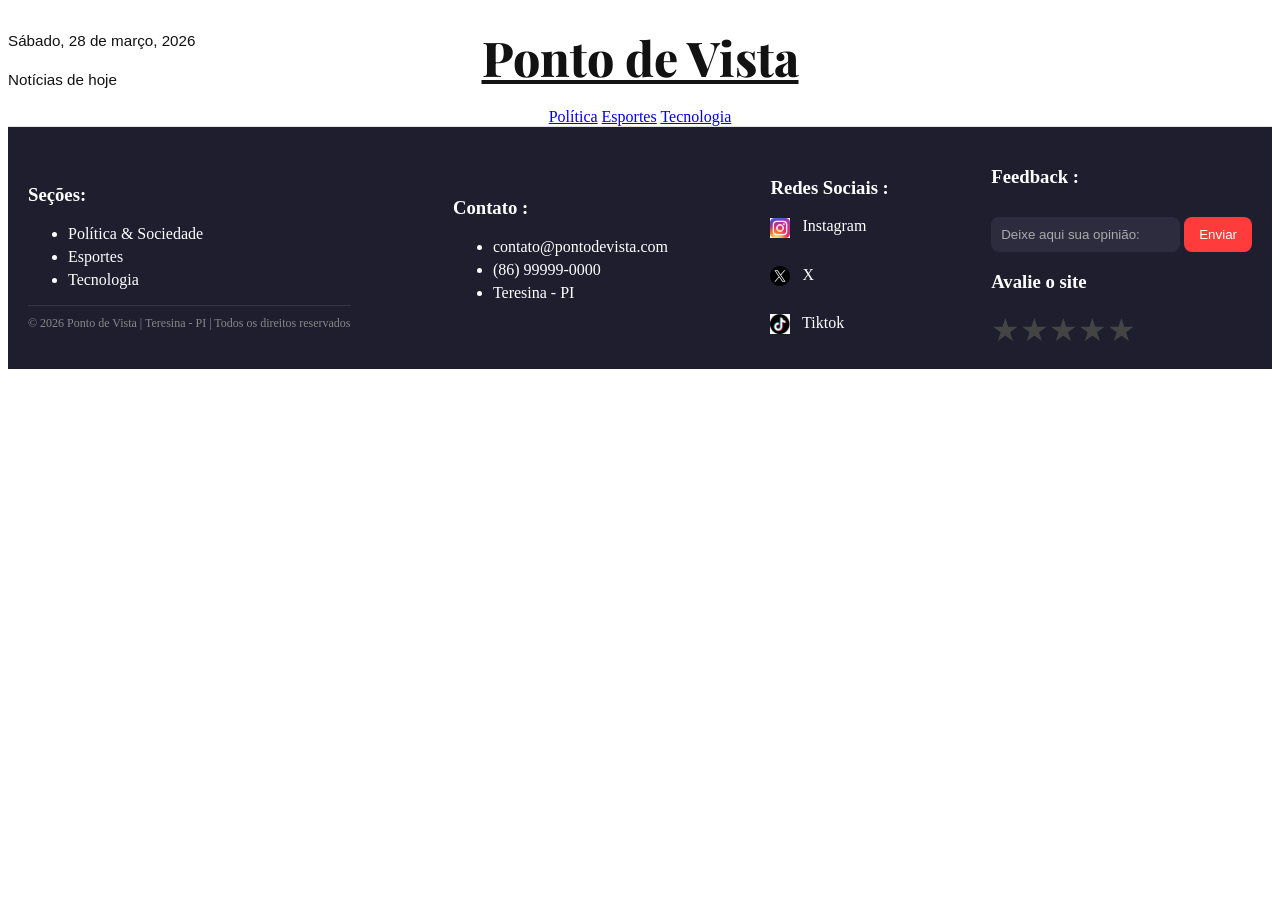
==== index.html @ 3f7dce67 "alterei de novo" ====
<!DOCTYPE html>
<html lang="en">
<head>
    <meta charset="UTF-8">
    <meta name="viewport" content="width=device-width, initial-scale=1.0">

    <link rel="stylesheet" href="css/styles.css">
    <link rel="preconnect" href="https://fonts.googleapis.com">

    <link href="https://fonts.googleapis.com/css2?family=Inter:wght@400;500;600&family=Playfair+Display:wght@600;700;800&display=swap" rel="stylesheet">
    <link rel="preconnect" href="https://fonts.googleapis.com">
    <link rel="preconnect" href="https://fonts.gstatic.com" crossorigin>
    <link href="https://fonts.googleapis.com/css2?family=Playfair+Display:ital,wght@0,400..900;1,400..900&display=swap" rel="stylesheet">

    <title>Ponto de Vista | Notícias e Análises</title>
    
</head>
<body>
    <!-- Header -->
    <header>
        <div class="header-top">
            <div class="header-left">
                <span class="header-data">Sábado, 28 de março, 2026</span> <br>
                <span class="header-data">Notícias de hoje</span>
            </div>

            <h1><a href="#">Ponto de Vista</a></h1> <!-- Adicionar link do home para voltar a página inicial -->
        </div>

        <navbar>
            <a href="politica.html" target="_blank">Política</a>
            <a href="esportes.html" target="_blank">Esportes</a>
            <a href="tecnologia.html" target="_blank">Tecnologia</a>
        </navbar>
    </header>
    <!-- Footer -->
        <footer>
            <div>
                <h3>Seções:</h3>
                    <ul>
                        <li><a href="#">Política & Sociedade</a></li>
                        <li><a href="#">Esportes</a></li>
                        <li><a href="#">Tecnologia</a></li>
                    </ul>
                <div class="copyright-horizontal">
                    © 2026 Ponto de Vista | Teresina - PI | Todos os direitos reservados
                </div>
            </div>

            <div>
                <h3>Contato :</h3>
                    <ul>
                        <li><a href="email:contato@pontodevista.com">contato@pontodevista.com</a></li>
                        <li><a href="tel:+5586999990000">(86) 99999-0000</a></li>
                        <li>Teresina - PI</li>
                    </ul>
            </div>

    <div>
    <h3>Redes Sociais :</h3>

    <a href="#">
        <img src="imagens/instagram.png" width="20"> Instagram
    </a><br>

    <a href="#">
        <img src="imagens/X.png" width="20"> X
    </a><br>

    <a href="#">
        <img src="imagens/tiktok.png" width="20"> Tiktok
    </a>
</div>
    <div>
    <h3>Feedback :</h3>
    <input type="text" placeholder="Deixe aqui sua opinião:">
    <button>Enviar</button>
    <div class="avaliacao">
    <h3>Avalie o site</h3>

    <div class="star-rating">
  <input type="radio" id="star5" name="rating" value="5" />
  <label for="star5" title="5 estrelas">&#9733;</label>
  
  <input type="radio" id="star4" name="rating" value="4" />
  <label for="star4" title="4 estrelas">&#9733;</label>
  
  <input type="radio" id="star3" name="rating" value="3" />
  <label for="star3" title="3 estrelas">&#9733;</label>
  
  <input type="radio" id="star2" name="rating" value="2" />
  <label for="star2" title="2 estrelas">&#9733;</label>
  
  <input type="radio" id="star1" name="rating" value="1" />
  <label for="star1" title="1 estrela">&#9733;</label>
</div>
</div>
</div>
</footer>
</body>
</html>
---- css/styles.css ----
header {
    background-color: #fff;
    color: #121212;
    padding: 0;
    display: flex;
    flex-direction: column;
    align-items: center;
    border-bottom: 1px solid #e2e2e2;
    font-family: 'Georgia', 'Times New Roman', Times, serif;
}

.header-top {
    display: flex;
    align-items: center;
    justify-content: center; /* centraliza o título */
    position: relative;
    width: 100%;   
}

.header-left{
    position: absolute;
    left: 0;
    display: flex;
    flex-direction: column;
}

.header-data {
    font-size: 0.95rem;
    margin-top: 4px;
    font-family: 'Arial', sans-serif;
}

header h1 a {
    font-family: 'Playfair Display', serif;
    font-size: 48px;
    font-weight: 800;
    line-height: 1.2;
    color: #121212;
}

footer {
    background-color: #1e1e2f;
    color: white;
    padding: 20px;
    display: flex;
    justify-content: space-between;
    align-items: center;
}


footer input {
    padding: 10px;
    border-radius: 8px;
    border: none;
    background-color: #2c2c3e;
    color: white;
}


footer input::placeholder {
    color: #aaa;
}
footer button {
    padding: 10px 15px;
    border: none;
    border-radius: 8px;
    background-color: #ff3b3b;
    color: white;
    cursor: pointer;
    margin-top: 10px;
}

footer button:hover {
    background-color: #cc2f2f;
}
footer a {
    color: white;
    text-decoration: none;
}

footer a:hover {
    text-decoration: underline;
}
footer img {
    width: 20px;
    margin-right: 8px;
    vertical-align: middle;
}

footer a {
    display: block;
    margin: 5px 0;
}
.star-rating {
  display: flex;
  flex-direction: row-reverse; 
  justify-content: flex-end;
}

.star-rating input {
  display: none; 
}
.star-rating label {
  font-size: 2rem;
  color: #444; 
  cursor: pointer;
  transition: color 0.2s ease-in-out;
}

.star-rating label:hover,
.star-rating label:hover ~ label,
.star-rating input:checked ~ label {
  color: #ffc107; 
}

.star-rating label:hover ~ label {
  color: #ffdb70;
}
.copyright-horizontal {
    font-size: 0.75rem; 
    color: #888; 
    white-space: nowrap; 
    border-top: 1px solid rgba(255, 255, 255, 0.1); 
    padding-top: 10px;
    margin-top: 10px;
}
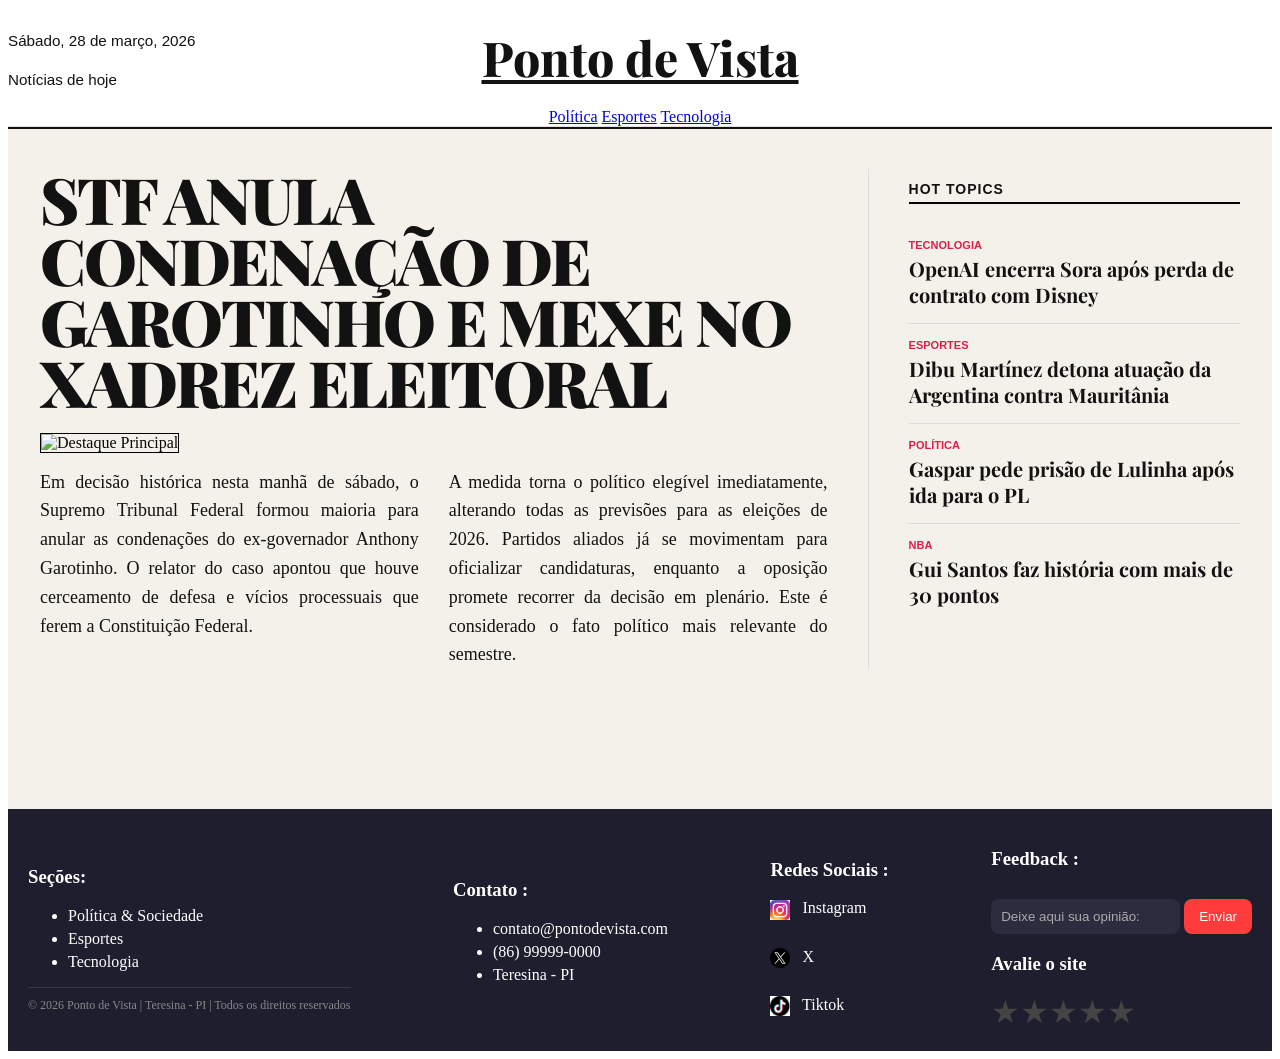
==== commit 6320f40e: "alterei aqui" ====
--- a/index.html
+++ b/index.html
@@ -33,6 +33,52 @@
             <a href="tecnologia.html" target="_blank">Tecnologia</a>
         </navbar>
     </header>
+    <main class="news-wrapper">
+    <div class="main-container">
+        
+        <!-- NOTÍCIA BOMBÁSTICA -->
+        <article class="headline-bombastica">
+            <a href="politica.html" style="text-decoration: none; color: inherit;">
+                <h1>STF anula condenação de Garotinho e mexe no xadrez eleitoral</h1>
+            </a>
+            
+            <!-- Coloque sua imagem principal aqui -->
+            <img src="https://via.placeholder.com/800x450" alt="Destaque Principal" class="main-image">
+            
+            <div class="news-content">
+                Em decisão histórica nesta manhã de sábado, o Supremo Tribunal Federal formou maioria para anular as condenações do ex-governador Anthony Garotinho. O relator do caso apontou que houve cerceamento de defesa e vícios processuais que ferem a Constituição Federal. 
+                <br><br>
+                A medida torna o político elegível imediatamente, alterando todas as previsões para as eleições de 2026. Partidos aliados já se movimentam para oficializar candidaturas, enquanto a oposição promete recorrer da decisão em plenário. Este é considerado o fato político mais relevante do semestre.
+            </div>
+        </article>
+
+        <!-- BARRA LATERAL: HOT TOPICS -->
+        <aside class="hot-topics">
+            <h2>Hot Topics</h2>
+            
+            <a href="tecnologia.html" class="topic-item">
+                <span class="tag">Tecnologia</span>
+                <h3>OpenAI encerra Sora após perda de contrato com Disney</h3>
+            </a>
+
+            <a href="esportes.html" class="topic-item">
+                <span class="tag">Esportes</span>
+                <h3>Dibu Martínez detona atuação da Argentina contra Mauritânia</h3>
+            </a>
+
+            <a href="politica.html" class="topic-item">
+                <span class="tag">Política</span>
+                <h3>Gaspar pede prisão de Lulinha após ida para o PL</h3>
+            </a>
+            
+            <a href="esportes.html" class="topic-item">
+                <span class="tag">NBA</span>
+                <h3>Gui Santos faz história com mais de 30 pontos</h3>
+            </a>
+        </aside>
+
+    </div>
+</main>
     <!-- Footer -->
         <footer>
             <div>
--- a/css/styles.css
+++ b/css/styles.css
@@ -125,3 +125,100 @@
     padding-top: 10px;
     margin-top: 10px;
 }
+/* --- ESTILO JORNAL IMPRESSO (SKEUOMORFISMO) --- */
+
+.news-wrapper {
+    background-color: #f4f1ea; /* Cor de papel envelhecido */
+    /* Textura sutil que imita porosidade do papel */
+    background-image: url('https://www.transparenttextures.com/patterns/paper-fibers.png'); 
+    color: #121212;
+    padding: 40px 0;
+    border-top: 2px solid #111111;
+    min-height: 600px;
+}
+
+.main-container {
+    max-width: 1200px;
+    margin: 0 auto;
+    display: grid;
+    grid-template-columns: 2.5fr 1fr; /* Coluna bombástica maior que a lateral */
+    gap: 40px;
+    padding: 0 20px;
+}
+
+/* --- COLUNA DA NOTÍCIA BOMBÁSTICA --- */
+.headline-bombastica {
+    border-right: 1px solid #dcdcdc;
+    padding-right: 40px;
+}
+
+.headline-bombastica h1 {
+    font-family: 'Playfair Display', serif; /* Similar à Cheltenham */
+    font-size: 64px;
+    font-weight: 900;
+    line-height: 0.95;
+    margin: 0 0 20px 0;
+    letter-spacing: -2px;
+    text-transform: uppercase;
+}
+
+.headline-bombastica .main-image {
+    width: 100%;
+    height: auto;
+    border: 1px solid #000;
+    filter: sepia(10%) contrast(1.1); /* Efeito de foto impressa */
+    margin-bottom: 15px;
+}
+
+.headline-bombastica .news-content {
+    font-family: 'Lora', serif; /* Similar à Imperial */
+    font-size: 18px;
+    line-height: 1.6;
+    column-count: 2; /* Divide o texto em 2 colunas de jornal */
+    column-gap: 30px;
+    text-align: justify;
+}
+
+/* --- BARRA LATERAL (HOT TOPICS) --- */
+.hot-topics h2 {
+    font-family: 'Libre Franklin', sans-serif;
+    font-size: 14px;
+    text-transform: uppercase;
+    border-bottom: 2px solid #000;
+    padding-bottom: 5px;
+    margin-bottom: 20px;
+    letter-spacing: 1px;
+}
+
+.topic-item {
+    border-bottom: 1px solid #dcdcdc;
+    padding: 15px 0;
+    text-decoration: none;
+    display: block;
+    color: inherit;
+}
+
+.topic-item:last-child {
+    border-bottom: none;
+}
+
+.topic-item .tag {
+    font-family: 'Libre Franklin', sans-serif;
+    font-size: 11px;
+    color: #E11D48; /* Vermelho bombástico */
+    font-weight: 900;
+    text-transform: uppercase;
+    display: block;
+    margin-bottom: 5px;
+}
+
+.topic-item h3 {
+    font-family: 'Playfair Display', serif;
+    font-size: 20px;
+    margin: 0;
+    line-height: 1.3;
+}
+
+.topic-item:hover h3 {
+    color: #1E3A8A; /* Azul primário no hover */
+}
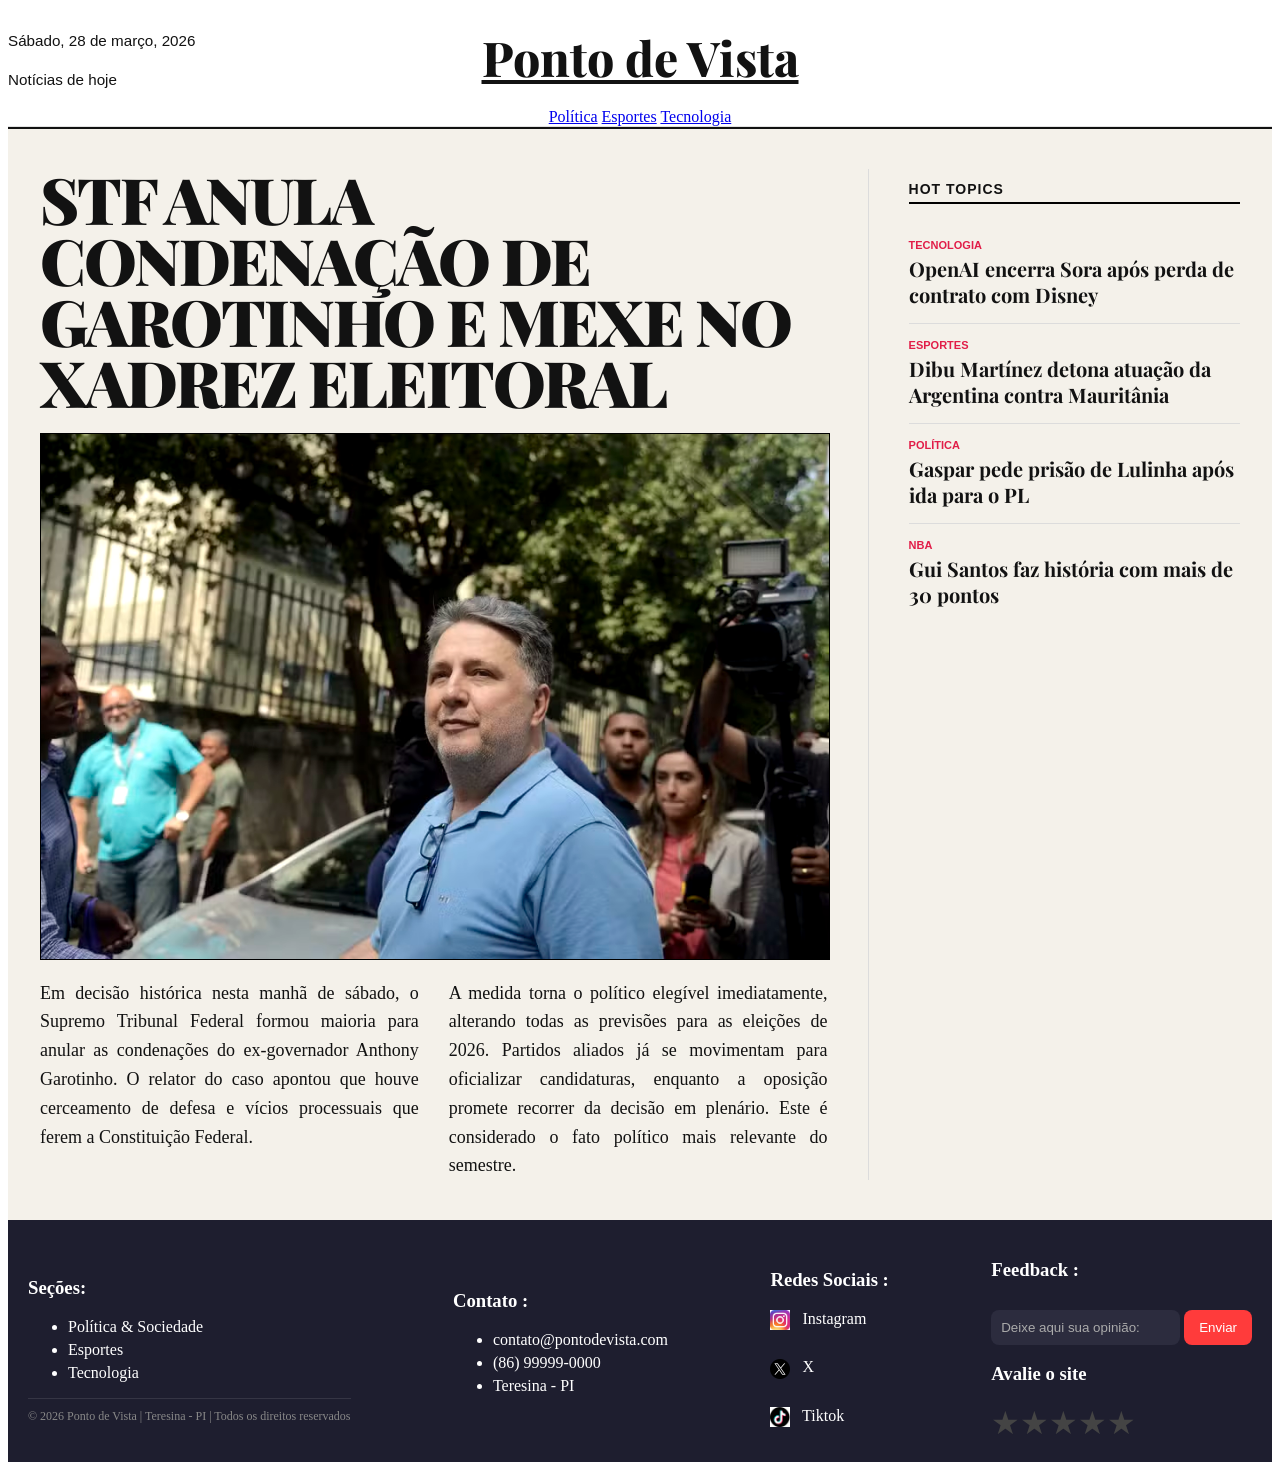
==== commit 9d849025: "Adiciona imagem de destaque principal." ====
--- a/index.html
+++ b/index.html
@@ -36,14 +36,12 @@
     <main class="news-wrapper">
     <div class="main-container">
         
-        <!-- NOTÍCIA BOMBÁSTICA -->
         <article class="headline-bombastica">
             <a href="politica.html" style="text-decoration: none; color: inherit;">
                 <h1>STF anula condenação de Garotinho e mexe no xadrez eleitoral</h1>
             </a>
             
-            <!-- Coloque sua imagem principal aqui -->
-            <img src="https://via.placeholder.com/800x450" alt="Destaque Principal" class="main-image">
+            <img src="assets/garotinho.jpg" alt="Destaque Principal - Garotinho" class="main-image">
             
             <div class="news-content">
                 Em decisão histórica nesta manhã de sábado, o Supremo Tribunal Federal formou maioria para anular as condenações do ex-governador Anthony Garotinho. O relator do caso apontou que houve cerceamento de defesa e vícios processuais que ferem a Constituição Federal. 
@@ -52,7 +50,6 @@
             </div>
         </article>
 
-        <!-- BARRA LATERAL: HOT TOPICS -->
         <aside class="hot-topics">
             <h2>Hot Topics</h2>
             
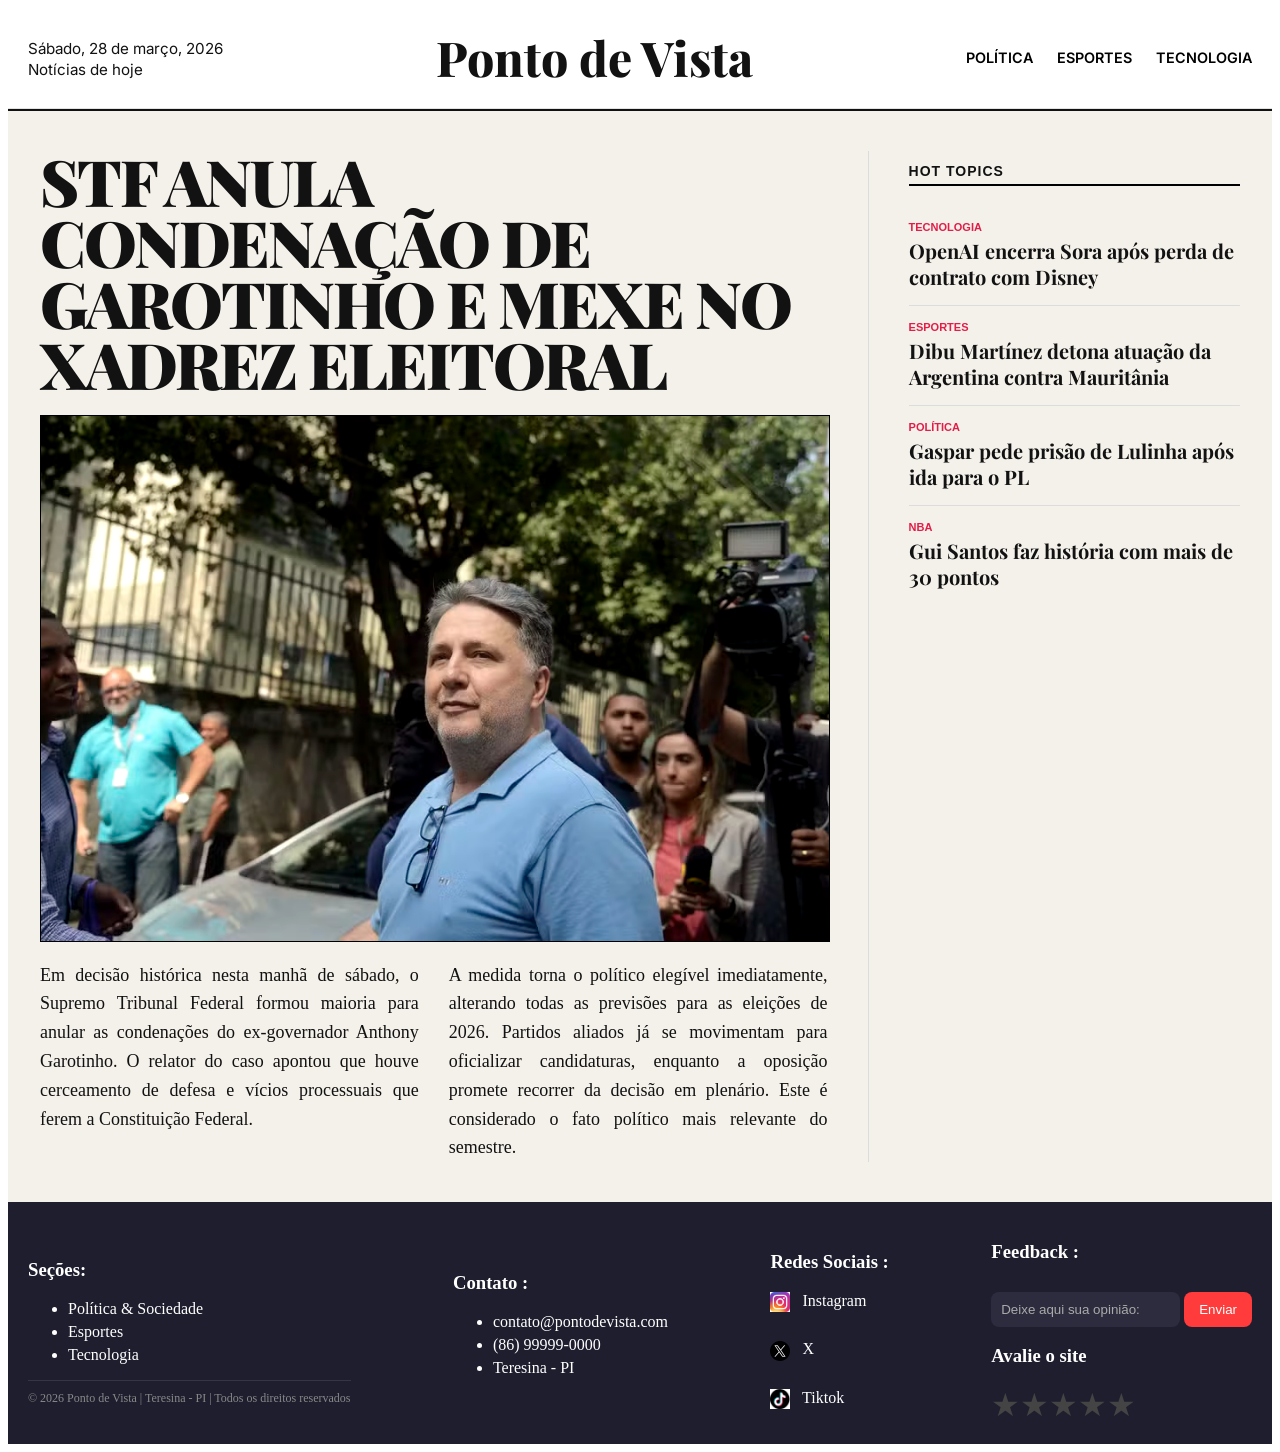
==== commit 01eb9a84: "Ajustado os espaçamentos e posicionamentos dos elementos da header." ====
--- a/index.html
+++ b/index.html
@@ -20,18 +20,19 @@
     <header>
         <div class="header-top">
             <div class="header-left">
-                <span class="header-data">Sábado, 28 de março, 2026</span> <br>
+                <span class="header-data">Sábado, 28 de março, 2026</span> 
                 <span class="header-data">Notícias de hoje</span>
             </div>
 
             <h1><a href="#">Ponto de Vista</a></h1> <!-- Adicionar link do home para voltar a página inicial -->
-        </div>
 
-        <navbar>
+              <nav>
             <a href="politica.html" target="_blank">Política</a>
             <a href="esportes.html" target="_blank">Esportes</a>
             <a href="tecnologia.html" target="_blank">Tecnologia</a>
-        </navbar>
+        </nav>
+        </div>
+
     </header>
     <main class="news-wrapper">
     <div class="main-container">
--- a/css/styles.css
+++ b/css/styles.css
@@ -10,25 +10,35 @@
     font-family: 'Georgia', 'Times New Roman', Times, serif;
 }
 
+nav a{
+    text-decoration: none;
+    margin-right: 20px;
+    font-family: 'Inter', sans-serif;
+    text-transform: uppercase;
+    font-weight: 600;
+    font-size: 0.9rem;
+    color: #000000;
+}
+
 .header-top {
     display: flex;
     align-items: center;
-    justify-content: center; /* centraliza o título */
-    position: relative;
+    justify-content: space-between; /* centraliza o título */
     width: 100%;   
 }
 
 .header-left{
-    position: absolute;
-    left: 0;
+
     display: flex;
     flex-direction: column;
+
 }
 
 .header-data {
     font-size: 0.95rem;
-    margin-top: 4px;
-    font-family: 'Arial', sans-serif;
+    margin-top: 2px;
+    font-family: 'Inter', sans-serif;
+    margin-left: 20px;
 }
 
 header h1 a {
@@ -37,6 +47,7 @@
     font-weight: 800;
     line-height: 1.2;
     color: #121212;
+    text-decoration: none;
 }
 
 footer {
@@ -125,6 +136,7 @@
     padding-top: 10px;
     margin-top: 10px;
 }
+
 /* --- ESTILO JORNAL IMPRESSO (SKEUOMORFISMO) --- */
 
 .news-wrapper {
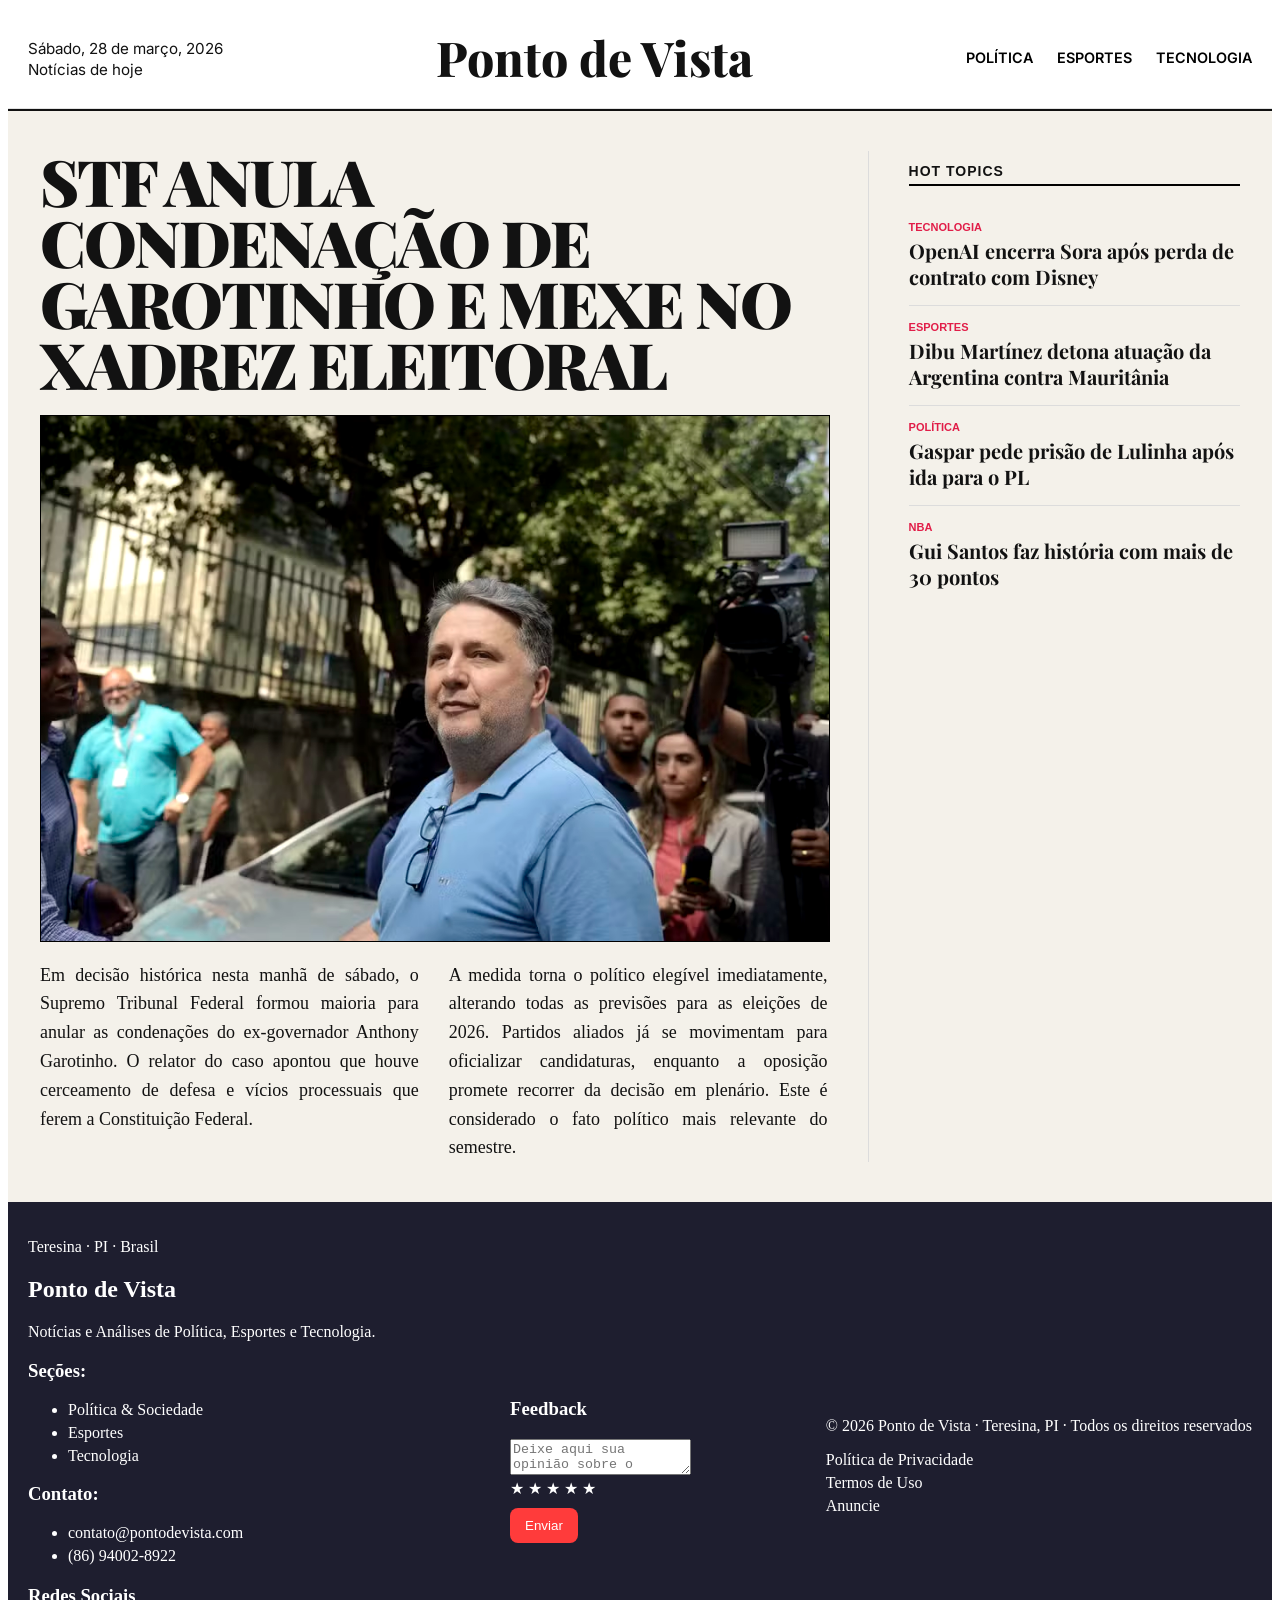
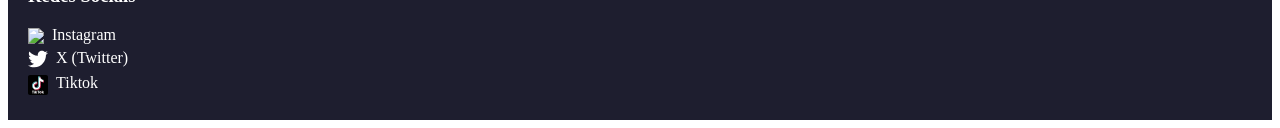
==== commit 3684db8a: "Reajustando o design do footer para uma melhor responsividade. (Parte 1)" ====
--- a/index.html
+++ b/index.html
@@ -78,68 +78,72 @@
     </div>
 </main>
     <!-- Footer -->
-        <footer>
-            <div>
-                <h3>Seções:</h3>
+        <footer class="footer-jn">
+            <div class="topo-footer-jn">
+                <div class="footer-dstk">
+                    <p class="footer-local">Teresina · PI · Brasil</p>
+
+                    <h2 class="footer-nomemarca">Ponto de Vista</h2>
+
+                    <p class="footer-slogan">Notícias e Análises de Política, Esportes e Tecnologia.</p>
+
+                </div>
+
+                <div class="footer-dstk">
+                    <h3 class="footer-sessoes-titulo">Seções:</h3>
                     <ul>
                         <li><a href="#">Política & Sociedade</a></li>
                         <li><a href="#">Esportes</a></li>
                         <li><a href="#">Tecnologia</a></li>
                     </ul>
-                <div class="copyright-horizontal">
-                    © 2026 Ponto de Vista | Teresina - PI | Todos os direitos reservados
+                </div>
+                
+                <div class="footer-dstk">
+                    <h3 class="footer-sessoes-titulo">Contato:</h3>
+                    <ul>
+                        <li><a href="mailto:contato@pontodevista.com">contato@pontodevista.com</a></li>
+                        <li><a href="tel:+5586999990000">(86) 94002-8922</a></li>
+                    </ul>
+                    <div style="margin-top: 20px;">
+                        <h3 class="footer-sessoes-titulo">Redes Sociais</h3>
+                    </div>
+
+                    <div class="redes-sociais-footer">
+                        <a href="#"><img src="imagens/instagram-svgrepo-com (1).svg">Instagram</a>
+                        <a href="#"><img src="imagens/twitter-svgrepo-com.svg">X (Twitter)</a>
+                        <a href="#"><img src="imagens/tiktok-logo-logo-svgrepo-com.svg">Tiktok</a>
+                </div>
                 </div>
             </div>
 
-            <div>
-                <h3>Contato :</h3>
-                    <ul>
-                        <li><a href="email:contato@pontodevista.com">contato@pontodevista.com</a></li>
-                        <li><a href="tel:+5586999990000">(86) 99999-0000</a></li>
-                        <li>Teresina - PI</li>
-                    </ul>
-            </div>
+            <div class="footer-dstk">
+            <h3 class="footer-sessoes-titulo">Feedback</h3>
+            <div class="footer-feedback-area">
+            <textarea placeholder="Deixe aqui sua opinião sobre o conteúdo..."></textarea>
+            <div class="footer-feedback-estrelas">
+            <div class="footer-stars" id="stars">
+            <span class="footer-star" data-val="1">&#9733;</span>
+            <span class="footer-star" data-val="2">&#9733;</span>
+            <span class="footer-star" data-val="3">&#9733;</span>
+            <span class="footer-star" data-val="4">&#9733;</span>
+            <span class="footer-star" data-val="5">&#9733;</span>
+          </div>
+          <button class="footer-btn-enviar">Enviar</button>
+        </div>
+      </div>
+    </div>
 
-    <div>
-    <h3>Redes Sociais :</h3>
+    <div class="footer-barra-inferior">
+    <p class="footer-copyright">
+      © 2026 <span>Ponto de Vista</span> · Teresina, PI · Todos os direitos reservados
+    </p>
+    <div class="footer-inferior-links">
+      <a href="#">Política de Privacidade</a>
+      <a href="#">Termos de Uso</a>
+      <a href="#">Anuncie</a>
+    </div>
+  </div>
+</footer>
 
-    <a href="#">
-        <img src="imagens/instagram.png" width="20"> Instagram
-    </a><br>
-
-    <a href="#">
-        <img src="imagens/X.png" width="20"> X
-    </a><br>
-
-    <a href="#">
-        <img src="imagens/tiktok.png" width="20"> Tiktok
-    </a>
-</div>
-    <div>
-    <h3>Feedback :</h3>
-    <input type="text" placeholder="Deixe aqui sua opinião:">
-    <button>Enviar</button>
-    <div class="avaliacao">
-    <h3>Avalie o site</h3>
-
-    <div class="star-rating">
-  <input type="radio" id="star5" name="rating" value="5" />
-  <label for="star5" title="5 estrelas">&#9733;</label>
-  
-  <input type="radio" id="star4" name="rating" value="4" />
-  <label for="star4" title="4 estrelas">&#9733;</label>
-  
-  <input type="radio" id="star3" name="rating" value="3" />
-  <label for="star3" title="3 estrelas">&#9733;</label>
-  
-  <input type="radio" id="star2" name="rating" value="2" />
-  <label for="star2" title="2 estrelas">&#9733;</label>
-  
-  <input type="radio" id="star1" name="rating" value="1" />
-  <label for="star1" title="1 estrela">&#9733;</label>
-</div>
-</div>
-</div>
-</footer>
 </body>
 </html>
--- a/css/styles.css
+++ b/css/styles.css
@@ -234,3 +234,18 @@
 .topic-item:hover h3 {
     color: #1E3A8A; /* Azul primário no hover */
 }
+.btn-voltar {
+    display: inline-block;
+    font-family: 'Inter', sans-serif;
+    font-size: 13px;
+    font-weight: 600;
+    text-transform: uppercase;
+    text-decoration: none;
+    color: #1E3A8A;
+    margin-bottom: 20px;
+    transition: all 0.2s ease;
+}
+.btn-voltar:hover {
+    color: #E11D48;
+    text-decoration: underline;
+}
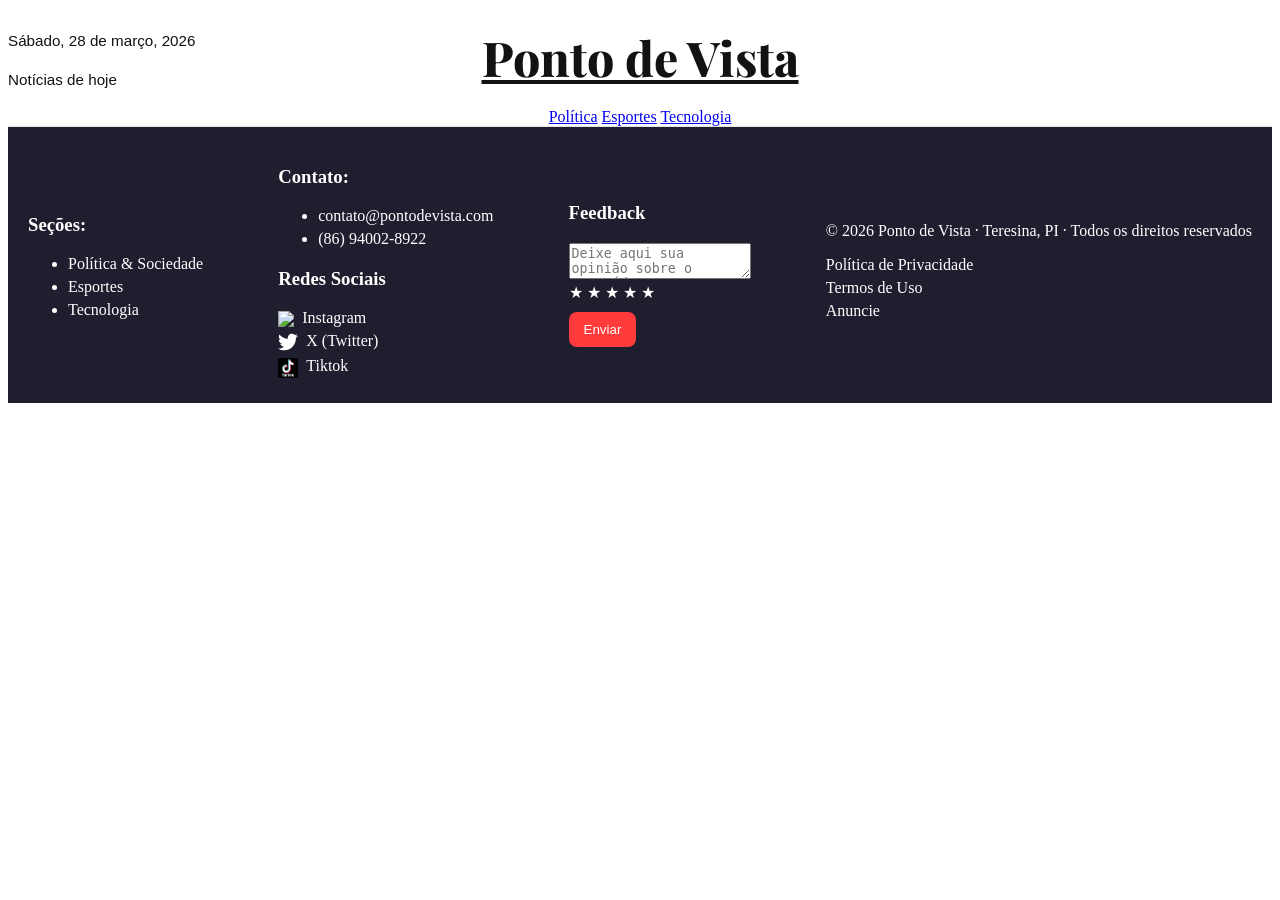
==== commit 2d83eb3e: "Merge branch 'main' into dev" ====
--- a/index.html
+++ b/index.html
@@ -16,81 +16,25 @@
     
 </head>
 <body>
-    <!-- Header -->
     <header>
         <div class="header-top">
             <div class="header-left">
-                <span class="header-data">Sábado, 28 de março, 2026</span> 
+                <span class="header-data">Sábado, 28 de março, 2026</span> <br>
                 <span class="header-data">Notícias de hoje</span>
             </div>
 
-            <h1><a href="#">Ponto de Vista</a></h1> <!-- Adicionar link do home para voltar a página inicial -->
-
-              <nav>
-            <a href="politica.html" target="_blank">Política</a>
-            <a href="esportes.html" target="_blank">Esportes</a>
-            <a href="tecnologia.html" target="_blank">Tecnologia</a>
-        </nav>
+            <h1><a href="#">Ponto de Vista</a></h1>
         </div>
 
+        <navbar>
+            <a href="#">Política</a>
+            <a href="#">Esportes</a>
+            <a href="#">Tecnologia</a>
+        </navbar>
     </header>
-    <main class="news-wrapper">
-    <div class="main-container">
-        
-        <article class="headline-bombastica">
-            <a href="politica.html" style="text-decoration: none; color: inherit;">
-                <h1>STF anula condenação de Garotinho e mexe no xadrez eleitoral</h1>
-            </a>
-            
-            <img src="assets/garotinho.jpg" alt="Destaque Principal - Garotinho" class="main-image">
-            
-            <div class="news-content">
-                Em decisão histórica nesta manhã de sábado, o Supremo Tribunal Federal formou maioria para anular as condenações do ex-governador Anthony Garotinho. O relator do caso apontou que houve cerceamento de defesa e vícios processuais que ferem a Constituição Federal. 
-                <br><br>
-                A medida torna o político elegível imediatamente, alterando todas as previsões para as eleições de 2026. Partidos aliados já se movimentam para oficializar candidaturas, enquanto a oposição promete recorrer da decisão em plenário. Este é considerado o fato político mais relevante do semestre.
-            </div>
-        </article>
-
-        <aside class="hot-topics">
-            <h2>Hot Topics</h2>
-            
-            <a href="tecnologia.html" class="topic-item">
-                <span class="tag">Tecnologia</span>
-                <h3>OpenAI encerra Sora após perda de contrato com Disney</h3>
-            </a>
-
-            <a href="esportes.html" class="topic-item">
-                <span class="tag">Esportes</span>
-                <h3>Dibu Martínez detona atuação da Argentina contra Mauritânia</h3>
-            </a>
-
-            <a href="politica.html" class="topic-item">
-                <span class="tag">Política</span>
-                <h3>Gaspar pede prisão de Lulinha após ida para o PL</h3>
-            </a>
-            
-            <a href="esportes.html" class="topic-item">
-                <span class="tag">NBA</span>
-                <h3>Gui Santos faz história com mais de 30 pontos</h3>
-            </a>
-        </aside>
-
-    </div>
-</main>
-    <!-- Footer -->
-        <footer class="footer-jn">
-            <div class="topo-footer-jn">
-                <div class="footer-dstk">
-                    <p class="footer-local">Teresina · PI · Brasil</p>
-
-                    <h2 class="footer-nomemarca">Ponto de Vista</h2>
-
-                    <p class="footer-slogan">Notícias e Análises de Política, Esportes e Tecnologia.</p>
-
-                </div>
-
-                <div class="footer-dstk">
-                    <h3 class="footer-sessoes-titulo">Seções:</h3>
+        <footer>
+            <div>
+                <h3>Seções:</h3>
                     <ul>
                         <li><a href="#">Política & Sociedade</a></li>
                         <li><a href="#">Esportes</a></li>
--- a/css/styles.css
+++ b/css/styles.css
@@ -10,35 +10,25 @@
     font-family: 'Georgia', 'Times New Roman', Times, serif;
 }
 
-nav a{
-    text-decoration: none;
-    margin-right: 20px;
-    font-family: 'Inter', sans-serif;
-    text-transform: uppercase;
-    font-weight: 600;
-    font-size: 0.9rem;
-    color: #000000;
-}
-
 .header-top {
     display: flex;
     align-items: center;
-    justify-content: space-between; /* centraliza o título */
+    justify-content: center; /* centraliza o título */
+    position: relative;
     width: 100%;   
 }
 
 .header-left{
-
+    position: absolute;
+    left: 0;
     display: flex;
     flex-direction: column;
-
 }
 
 .header-data {
     font-size: 0.95rem;
-    margin-top: 2px;
-    font-family: 'Inter', sans-serif;
-    margin-left: 20px;
+    margin-top: 4px;
+    font-family: 'Arial', sans-serif;
 }
 
 header h1 a {
@@ -47,7 +37,6 @@
     font-weight: 800;
     line-height: 1.2;
     color: #121212;
-    text-decoration: none;
 }
 
 footer {
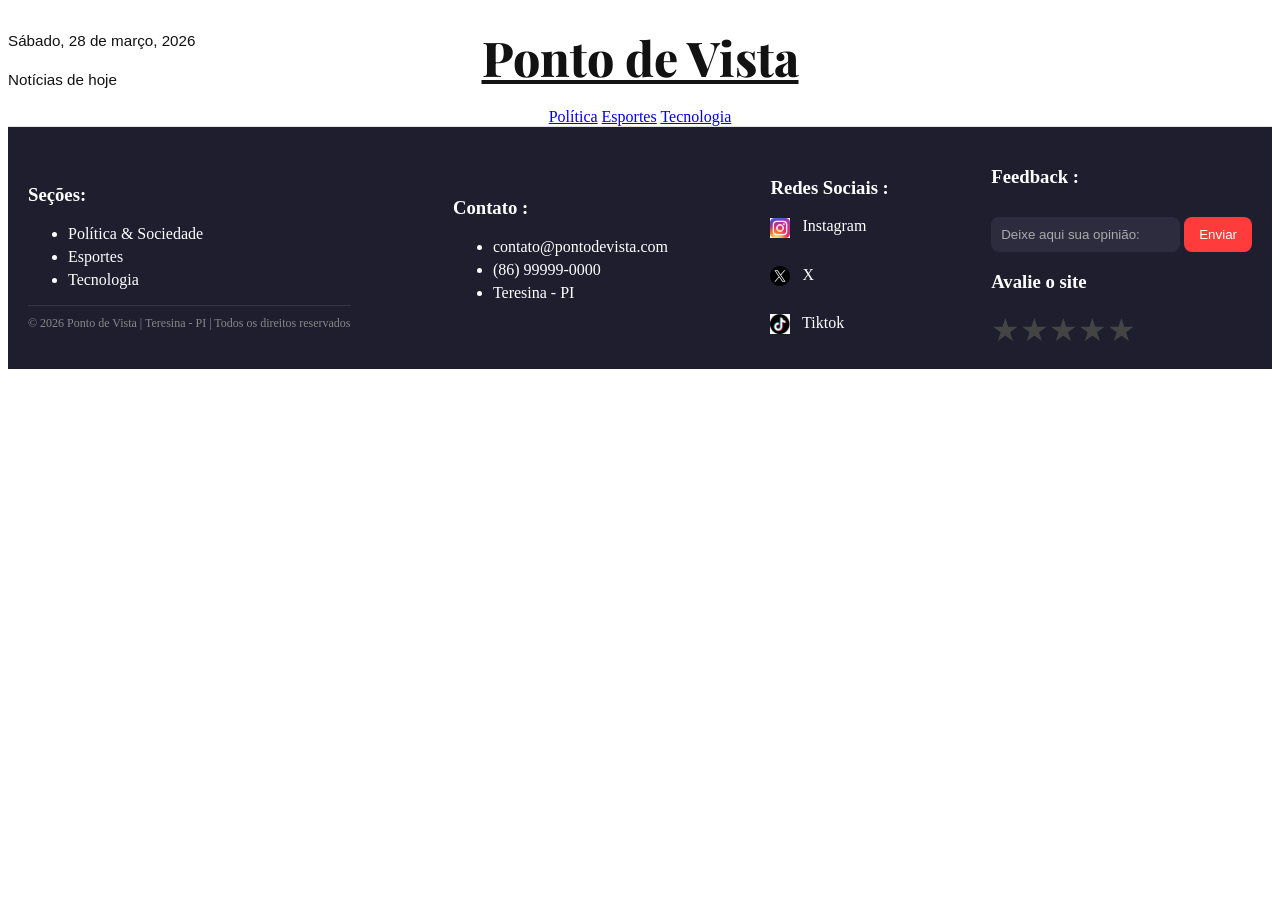
==== commit dc784799: "Revert "Dev (#2)" This reverts commit 0563d65abe527da6e962e8e07bf8f061f596b680." ====
--- a/index.html
+++ b/index.html
@@ -16,6 +16,7 @@
     
 </head>
 <body>
+    <!-- Header -->
     <header>
         <div class="header-top">
             <div class="header-left">
@@ -23,7 +24,7 @@
                 <span class="header-data">Notícias de hoje</span>
             </div>
 
-            <h1><a href="#">Ponto de Vista</a></h1>
+            <h1><a href="#">Ponto de Vista</a></h1> <!-- Adicionar link do home para voltar a página inicial -->
         </div>
 
         <navbar>
@@ -32,6 +33,7 @@
             <a href="#">Tecnologia</a>
         </navbar>
     </header>
+    <!-- Footer -->
         <footer>
             <div>
                 <h3>Seções:</h3>
@@ -40,54 +42,60 @@
                         <li><a href="#">Esportes</a></li>
                         <li><a href="#">Tecnologia</a></li>
                     </ul>
-                </div>
-                
-                <div class="footer-dstk">
-                    <h3 class="footer-sessoes-titulo">Contato:</h3>
-                    <ul>
-                        <li><a href="mailto:contato@pontodevista.com">contato@pontodevista.com</a></li>
-                        <li><a href="tel:+5586999990000">(86) 94002-8922</a></li>
-                    </ul>
-                    <div style="margin-top: 20px;">
-                        <h3 class="footer-sessoes-titulo">Redes Sociais</h3>
-                    </div>
-
-                    <div class="redes-sociais-footer">
-                        <a href="#"><img src="imagens/instagram-svgrepo-com (1).svg">Instagram</a>
-                        <a href="#"><img src="imagens/twitter-svgrepo-com.svg">X (Twitter)</a>
-                        <a href="#"><img src="imagens/tiktok-logo-logo-svgrepo-com.svg">Tiktok</a>
-                </div>
+                <div class="copyright-horizontal">
+                    © 2026 Ponto de Vista | Teresina - PI | Todos os direitos reservados
                 </div>
             </div>
 
-            <div class="footer-dstk">
-            <h3 class="footer-sessoes-titulo">Feedback</h3>
-            <div class="footer-feedback-area">
-            <textarea placeholder="Deixe aqui sua opinião sobre o conteúdo..."></textarea>
-            <div class="footer-feedback-estrelas">
-            <div class="footer-stars" id="stars">
-            <span class="footer-star" data-val="1">&#9733;</span>
-            <span class="footer-star" data-val="2">&#9733;</span>
-            <span class="footer-star" data-val="3">&#9733;</span>
-            <span class="footer-star" data-val="4">&#9733;</span>
-            <span class="footer-star" data-val="5">&#9733;</span>
-          </div>
-          <button class="footer-btn-enviar">Enviar</button>
-        </div>
-      </div>
-    </div>
+            <div>
+                <h3>Contato :</h3>
+                    <ul>
+                        <li><a href="email:contato@pontodevista.com">contato@pontodevista.com</a></li>
+                        <li><a href="tel:+5586999990000">(86) 99999-0000</a></li>
+                        <li>Teresina - PI</li>
+                    </ul>
+            </div>
 
-    <div class="footer-barra-inferior">
-    <p class="footer-copyright">
-      © 2026 <span>Ponto de Vista</span> · Teresina, PI · Todos os direitos reservados
-    </p>
-    <div class="footer-inferior-links">
-      <a href="#">Política de Privacidade</a>
-      <a href="#">Termos de Uso</a>
-      <a href="#">Anuncie</a>
-    </div>
-  </div>
+    <div>
+    <h3>Redes Sociais :</h3>
+
+    <a href="#">
+        <img src="imagens/instagram.png" width="20"> Instagram
+    </a><br>
+
+    <a href="#">
+        <img src="imagens/X.png" width="20"> X
+    </a><br>
+
+    <a href="#">
+        <img src="imagens/tiktok.png" width="20"> Tiktok
+    </a>
+</div>
+    <div>
+    <h3>Feedback :</h3>
+    <input type="text" placeholder="Deixe aqui sua opinião:">
+    <button>Enviar</button>
+    <div class="avaliacao">
+    <h3>Avalie o site</h3>
+
+    <div class="star-rating">
+  <input type="radio" id="star5" name="rating" value="5" />
+  <label for="star5" title="5 estrelas">&#9733;</label>
+  
+  <input type="radio" id="star4" name="rating" value="4" />
+  <label for="star4" title="4 estrelas">&#9733;</label>
+  
+  <input type="radio" id="star3" name="rating" value="3" />
+  <label for="star3" title="3 estrelas">&#9733;</label>
+  
+  <input type="radio" id="star2" name="rating" value="2" />
+  <label for="star2" title="2 estrelas">&#9733;</label>
+  
+  <input type="radio" id="star1" name="rating" value="1" />
+  <label for="star1" title="1 estrela">&#9733;</label>
+</div>
+</div>
+</div>
 </footer>
-
 </body>
 </html>
--- a/css/styles.css
+++ b/css/styles.css
@@ -125,116 +125,3 @@
     padding-top: 10px;
     margin-top: 10px;
 }
-
-/* --- ESTILO JORNAL IMPRESSO (SKEUOMORFISMO) --- */
-
-.news-wrapper {
-    background-color: #f4f1ea; /* Cor de papel envelhecido */
-    /* Textura sutil que imita porosidade do papel */
-    background-image: url('https://www.transparenttextures.com/patterns/paper-fibers.png'); 
-    color: #121212;
-    padding: 40px 0;
-    border-top: 2px solid #111111;
-    min-height: 600px;
-}
-
-.main-container {
-    max-width: 1200px;
-    margin: 0 auto;
-    display: grid;
-    grid-template-columns: 2.5fr 1fr; /* Coluna bombástica maior que a lateral */
-    gap: 40px;
-    padding: 0 20px;
-}
-
-/* --- COLUNA DA NOTÍCIA BOMBÁSTICA --- */
-.headline-bombastica {
-    border-right: 1px solid #dcdcdc;
-    padding-right: 40px;
-}
-
-.headline-bombastica h1 {
-    font-family: 'Playfair Display', serif; /* Similar à Cheltenham */
-    font-size: 64px;
-    font-weight: 900;
-    line-height: 0.95;
-    margin: 0 0 20px 0;
-    letter-spacing: -2px;
-    text-transform: uppercase;
-}
-
-.headline-bombastica .main-image {
-    width: 100%;
-    height: auto;
-    border: 1px solid #000;
-    filter: sepia(10%) contrast(1.1); /* Efeito de foto impressa */
-    margin-bottom: 15px;
-}
-
-.headline-bombastica .news-content {
-    font-family: 'Lora', serif; /* Similar à Imperial */
-    font-size: 18px;
-    line-height: 1.6;
-    column-count: 2; /* Divide o texto em 2 colunas de jornal */
-    column-gap: 30px;
-    text-align: justify;
-}
-
-/* --- BARRA LATERAL (HOT TOPICS) --- */
-.hot-topics h2 {
-    font-family: 'Libre Franklin', sans-serif;
-    font-size: 14px;
-    text-transform: uppercase;
-    border-bottom: 2px solid #000;
-    padding-bottom: 5px;
-    margin-bottom: 20px;
-    letter-spacing: 1px;
-}
-
-.topic-item {
-    border-bottom: 1px solid #dcdcdc;
-    padding: 15px 0;
-    text-decoration: none;
-    display: block;
-    color: inherit;
-}
-
-.topic-item:last-child {
-    border-bottom: none;
-}
-
-.topic-item .tag {
-    font-family: 'Libre Franklin', sans-serif;
-    font-size: 11px;
-    color: #E11D48; /* Vermelho bombástico */
-    font-weight: 900;
-    text-transform: uppercase;
-    display: block;
-    margin-bottom: 5px;
-}
-
-.topic-item h3 {
-    font-family: 'Playfair Display', serif;
-    font-size: 20px;
-    margin: 0;
-    line-height: 1.3;
-}
-
-.topic-item:hover h3 {
-    color: #1E3A8A; /* Azul primário no hover */
-}
-.btn-voltar {
-    display: inline-block;
-    font-family: 'Inter', sans-serif;
-    font-size: 13px;
-    font-weight: 600;
-    text-transform: uppercase;
-    text-decoration: none;
-    color: #1E3A8A;
-    margin-bottom: 20px;
-    transition: all 0.2s ease;
-}
-.btn-voltar:hover {
-    color: #E11D48;
-    text-decoration: underline;
-}
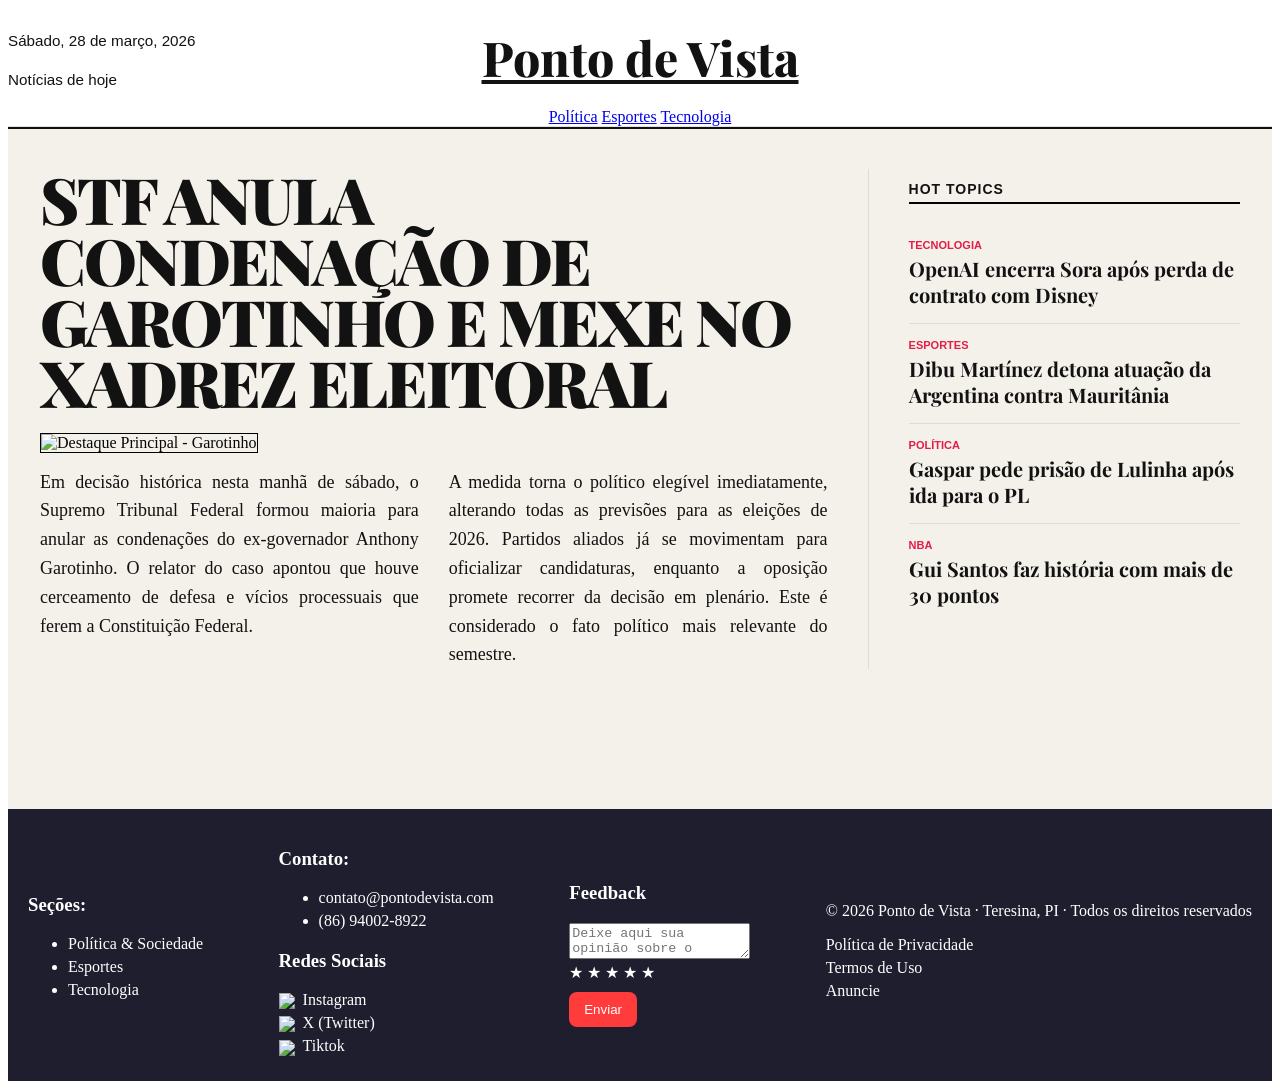
==== commit 65854296: "Corrije identação de código." ====
--- a/index.html
+++ b/index.html
@@ -1,101 +1,115 @@
 <!DOCTYPE html>
 <html lang="en">
-<head>
-    <meta charset="UTF-8">
-    <meta name="viewport" content="width=device-width, initial-scale=1.0">
-
-    <link rel="stylesheet" href="css/styles.css">
-    <link rel="preconnect" href="https://fonts.googleapis.com">
-
-    <link href="https://fonts.googleapis.com/css2?family=Inter:wght@400;500;600&family=Playfair+Display:wght@600;700;800&display=swap" rel="stylesheet">
-    <link rel="preconnect" href="https://fonts.googleapis.com">
-    <link rel="preconnect" href="https://fonts.gstatic.com" crossorigin>
-    <link href="https://fonts.googleapis.com/css2?family=Playfair+Display:ital,wght@0,400..900;1,400..900&display=swap" rel="stylesheet">
-
-    <title>Ponto de Vista | Notícias e Análises</title>
-    
-</head>
-<body>
-    <!-- Header -->
-    <header>
-        <div class="header-top">
-            <div class="header-left">
-                <span class="header-data">Sábado, 28 de março, 2026</span> <br>
-                <span class="header-data">Notícias de hoje</span>
+    <head>
+        <meta charset="UTF-8">
+        <meta name="viewport" content="width=device-width, initial-scale=1.0">
+        <link rel="stylesheet" href="css/styles.css">
+        <link rel="preconnect" href="https://fonts.googleapis.com">
+        <link href="https://fonts.googleapis.com/css2?family=Inter:wght@400;500;600&family=Playfair+Display:wght@600;700;800&display=swap" rel="stylesheet">
+        <link rel="preconnect" href="https://fonts.googleapis.com">
+        <link rel="preconnect" href="https://fonts.gstatic.com" crossorigin>
+        <link href="https://fonts.googleapis.com/css2?family=Playfair+Display:ital,wght@0,400..900;1,400..900&display=swap" rel="stylesheet">
+        <title>Ponto de Vista | Notícias e Análises</title>
+    </head>
+    <body>
+        <header>
+            <div class="header-top">
+                <div class="header-left">
+                    <span class="header-data">Sábado, 28 de março, 2026</span> <br>
+                    <span class="header-data">Notícias de hoje</span>
+                </div>
+                <h1><a href="#">Ponto de Vista</a></h1>
             </div>
-
-            <h1><a href="#">Ponto de Vista</a></h1> <!-- Adicionar link do home para voltar a página inicial -->
-        </div>
-
-        <navbar>
-            <a href="#">Política</a>
-            <a href="#">Esportes</a>
-            <a href="#">Tecnologia</a>
-        </navbar>
-    </header>
-    <!-- Footer -->
+            <nav>
+                <a href="politica.html" target="_blank">Política</a>
+                <a href="esportes.html" target="_blank">Esportes</a>
+                <a href="tecnologia.html" target="_blank">Tecnologia</a>
+            </nav>
+        </header>
+        <main class="news-wrapper">
+            <div class="main-container">
+                <article class="headline-news">
+                    <a href="politica.html" style="text-decoration: none; color: inherit;">
+                        <h1>STF anula condenação de Garotinho e mexe no xadrez eleitoral</h1>
+                    </a>
+                    <img src="assets/garotinho.jpg" alt="Destaque Principal - Garotinho" class="main-image">
+                    <div class="news-content">
+                        Em decisão histórica nesta manhã de sábado, o Supremo Tribunal Federal formou maioria para anular as condenações do ex-governador Anthony Garotinho. O relator do caso apontou que houve cerceamento de defesa e vícios processuais que ferem a Constituição Federal. 
+                        <br><br>
+                        A medida torna o político elegível imediatamente, alterando todas as previsões para as eleições de 2026. Partidos aliados já se movimentam para oficializar candidaturas, enquanto a oposição promete recorrer da decisão em plenário. Este é considerado o fato político mais relevante do semestre.
+                    </div>
+                </article>
+                <aside class="hot-topics">
+                    <h2>Hot Topics</h2>
+                    <a href="tecnologia.html" class="topic-item">
+                        <span class="tag">Tecnologia</span>
+                        <h3>OpenAI encerra Sora após perda de contrato com Disney</h3>
+                    </a>
+                    <a href="esportes.html" class="topic-item">
+                        <span class="tag">Esportes</span>
+                        <h3>Dibu Martínez detona atuação da Argentina contra Mauritânia</h3>
+                    </a>
+                    <a href="politica.html" class="topic-item">
+                        <span class="tag">Política</span>
+                        <h3>Gaspar pede prisão de Lulinha após ida para o PL</h3>
+                    </a>
+                    <a href="esportes.html" class="topic-item">
+                        <span class="tag">NBA</span>
+                        <h3>Gui Santos faz história com mais de 30 pontos</h3>
+                    </a>
+                </aside>
+            </div>
+        </main>
         <footer>
             <div>
                 <h3>Seções:</h3>
-                    <ul>
-                        <li><a href="#">Política & Sociedade</a></li>
-                        <li><a href="#">Esportes</a></li>
-                        <li><a href="#">Tecnologia</a></li>
-                    </ul>
-                <div class="copyright-horizontal">
-                    © 2026 Ponto de Vista | Teresina - PI | Todos os direitos reservados
+                <ul>
+                    <li><a href="#">Política & Sociedade</a></li>
+                    <li><a href="#">Esportes</a></li>
+                    <li><a href="#">Tecnologia</a></li>
+                </ul>
+            </div>
+            <div class="footer-dstk">
+                <h3 class="footer-sessoes-titulo">Contato:</h3>
+                <ul>
+                    <li><a href="mailto:contato@pontodevista.com">contato@pontodevista.com</a></li>
+                    <li><a href="tel:+5586999990000">(86) 94002-8922</a></li>
+                </ul>
+                <div style="margin-top: 20px;">
+                    <h3 class="footer-sessoes-titulo">Redes Sociais</h3>
+                </div>
+                <div class="redes-sociais-footer">
+                    <a href="#"><img src="imagens/instagram-svgrepo-com (1).svg">Instagram</a>
+                    <a href="#"><img src="imagens/twitter-svgrepo-com.svg">X (Twitter)</a>
+                    <a href="#"><img src="imagens/tiktok-logo-logo-svgrepo-com.svg">Tiktok</a>
                 </div>
             </div>
-
-            <div>
-                <h3>Contato :</h3>
-                    <ul>
-                        <li><a href="email:contato@pontodevista.com">contato@pontodevista.com</a></li>
-                        <li><a href="tel:+5586999990000">(86) 99999-0000</a></li>
-                        <li>Teresina - PI</li>
-                    </ul>
+            <div class="footer-dstk">
+                <h3 class="footer-sessoes-titulo">Feedback</h3>
+                <div class="footer-feedback-area">
+                    <textarea placeholder="Deixe aqui sua opinião sobre o conteúdo..."></textarea>
+                    <div class="footer-feedback-estrelas">
+                        <div class="footer-stars" id="stars">
+                            <span class="footer-star" data-val="1">&#9733;</span>
+                            <span class="footer-star" data-val="2">&#9733;</span>
+                            <span class="footer-star" data-val="3">&#9733;</span>
+                            <span class="footer-star" data-val="4">&#9733;</span>
+                            <span class="footer-star" data-val="5">&#9733;</span>
+                        </div>
+                        <button class="footer-btn-enviar">Enviar</button>
+                    </div>
+                </div>
             </div>
-
-    <div>
-    <h3>Redes Sociais :</h3>
-
-    <a href="#">
-        <img src="imagens/instagram.png" width="20"> Instagram
-    </a><br>
-
-    <a href="#">
-        <img src="imagens/X.png" width="20"> X
-    </a><br>
-
-    <a href="#">
-        <img src="imagens/tiktok.png" width="20"> Tiktok
-    </a>
-</div>
-    <div>
-    <h3>Feedback :</h3>
-    <input type="text" placeholder="Deixe aqui sua opinião:">
-    <button>Enviar</button>
-    <div class="avaliacao">
-    <h3>Avalie o site</h3>
-
-    <div class="star-rating">
-  <input type="radio" id="star5" name="rating" value="5" />
-  <label for="star5" title="5 estrelas">&#9733;</label>
-  
-  <input type="radio" id="star4" name="rating" value="4" />
-  <label for="star4" title="4 estrelas">&#9733;</label>
-  
-  <input type="radio" id="star3" name="rating" value="3" />
-  <label for="star3" title="3 estrelas">&#9733;</label>
-  
-  <input type="radio" id="star2" name="rating" value="2" />
-  <label for="star2" title="2 estrelas">&#9733;</label>
-  
-  <input type="radio" id="star1" name="rating" value="1" />
-  <label for="star1" title="1 estrela">&#9733;</label>
-</div>
-</div>
-</div>
-</footer>
-</body>
+            <div class="footer-barra-inferior">
+                <p class="footer-copyright">
+                    © 2026 <span>Ponto de Vista</span> · Teresina, PI · Todos os direitos reservados
+                </p>
+                <div class="footer-inferior-links">
+                    <a href="#">Política de Privacidade</a>
+                    <a href="#">Termos de Uso</a>
+                    <a href="#">Anuncie</a>
+                </div>
+            </div>
+        </footer>
+    </body>
 </html>
--- a/css/styles.css
+++ b/css/styles.css
@@ -125,3 +125,114 @@
     padding-top: 10px;
     margin-top: 10px;
 }
+
+/* --- ESTILO JORNAL IMPRESSO (SKEUOMORFISMO) --- */
+
+.news-wrapper {
+    background-color: #f4f1ea; 
+    background-image: url('https://www.transparenttextures.com/patterns/paper-fibers.png'); 
+    color: #121212;
+    padding: 40px 0;
+    border-top: 2px solid #111111;
+    min-height: 600px;
+}
+
+.main-container {
+    max-width: 1200px;
+    margin: 0 auto;
+    display: grid;
+    grid-template-columns: 2.5fr 1fr;
+    gap: 40px;
+    padding: 0 20px;
+}
+
+.headline-news {
+    border-right: 1px solid #dcdcdc;
+    padding-right: 40px;
+}
+
+.headline-news h1 {
+    font-family: 'Playfair Display', serif; /* Similar à Cheltenham */
+    font-size: 64px;
+    font-weight: 900;
+    line-height: 0.95;
+    margin: 0 0 20px 0;
+    letter-spacing: -2px;
+    text-transform: uppercase;
+}
+
+.headline-news .main-image {
+    width: 100%;
+    height: auto;
+    border: 1px solid #000;
+    filter: sepia(10%) contrast(1.1);
+    margin-bottom: 15px;
+}
+
+.headline-news .news-content {
+    font-family: 'Lora', serif;
+    font-size: 18px;
+    line-height: 1.6;
+    column-count: 2;
+    column-gap: 30px;
+    text-align: justify;
+}
+
+.hot-topics h2 {
+    font-family: 'Libre Franklin', sans-serif;
+    font-size: 14px;
+    text-transform: uppercase;
+    border-bottom: 2px solid #000;
+    padding-bottom: 5px;
+    margin-bottom: 20px;
+    letter-spacing: 1px;
+}
+
+.topic-item {
+    border-bottom: 1px solid #dcdcdc;
+    padding: 15px 0;
+    text-decoration: none;
+    display: block;
+    color: inherit;
+}
+
+.topic-item:last-child {
+    border-bottom: none;
+}
+
+.topic-item .tag {
+    font-family: 'Libre Franklin', sans-serif;
+    font-size: 11px;
+    color: #E11D48;
+    font-weight: 900;
+    text-transform: uppercase;
+    display: block;
+    margin-bottom: 5px;
+}
+
+.topic-item h3 {
+    font-family: 'Playfair Display', serif;
+    font-size: 20px;
+    margin: 0;
+    line-height: 1.3;
+}
+
+.topic-item:hover h3 {
+    color: #1E3A8A;
+}
+
+.btn-voltar {
+    display: inline-block;
+    font-family: 'Inter', sans-serif;
+    font-size: 13px;
+    font-weight: 600;
+    text-transform: uppercase;
+    text-decoration: none;
+    color: #1E3A8A;
+    margin-bottom: 20px;
+    transition: all 0.2s ease;
+}
+.btn-voltar:hover {
+    color: #E11D48;
+    text-decoration: underline;
+}
